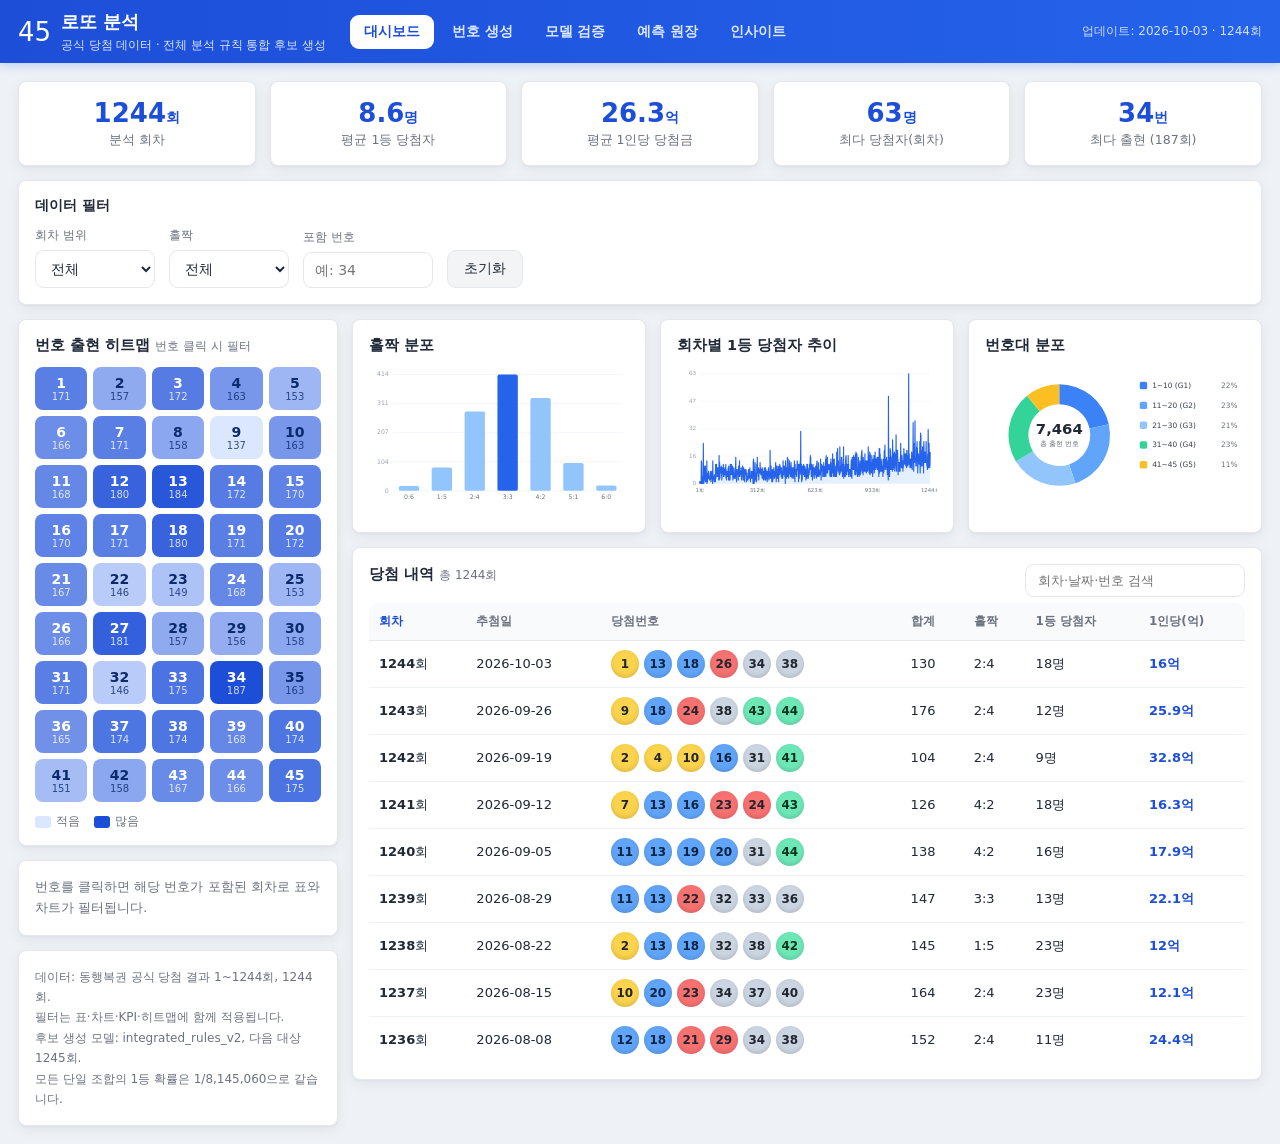
==== index.html @ 020c6941 "Deploy round 1244 data and hint accuracy scorecard" ====
<!DOCTYPE html>
<html lang="ko">
<head>
<meta charset="utf-8" />
<meta name="viewport" content="width=device-width, initial-scale=1, viewport-fit=cover" />
<meta name="theme-color" content="#1d4ed8" />
<meta name="apple-mobile-web-app-capable" content="yes" />
<meta name="apple-mobile-web-app-title" content="로또 분석" />
<link rel="manifest" href="manifest.webmanifest" />
<link rel="icon" href="icon-192.png" />
<link rel="apple-touch-icon" href="icon-192.png" />
<link rel="stylesheet" href="styles.css" />
<title>로또 데이터 분석과 번호 생성</title>
</head>
<body>
<header class="appbar">
  <div class="appbar-inner">
    <div class="brand">
      <span class="logo" aria-hidden="true">45</span>
      <div class="brand-txt">
        <h1>로또 분석</h1>
        <span class="sub">공식 당첨 데이터 · 전체 분석 규칙 통합 후보 생성</span>
      </div>
    </div>
    <nav class="topnav" id="topnav" aria-label="주요 화면">
      <button data-tab="dashboard" data-icon="⌂" class="active" aria-current="page">대시보드</button>
      <button data-tab="generate" data-icon="＋">번호 생성</button>
      <button data-tab="backtest" data-icon="✓">모델 검증</button>
      <button data-tab="ledger" data-icon="▤">예측 원장</button>
      <button data-tab="insights" data-icon="ⓘ">인사이트</button>
    </nav>
    <div class="updated" id="updated">업데이트: -</div>
  </div>
</header>

<main>
  <section class="tab" id="tab-dashboard">
    <div class="kpis" id="kpis"></div>
    <div class="card filterbar">
      <div class="filter-title">데이터 필터</div>
      <div class="filter-grid">
        <label class="filter-field">회차 범위
          <select id="fRange">
            <option value="0" selected>전체</option><option value="500">최근 500회</option>
            <option value="300">최근 300회</option><option value="200">최근 200회</option>
            <option value="100">최근 100회</option><option value="50">최근 50회</option>
          </select>
        </label>
        <label class="filter-field">홀짝<select id="fOE"><option value="all">전체</option></select></label>
        <label class="filter-field filter-wide">포함 번호<input type="text" id="fInclude" placeholder="예: 34" inputmode="numeric" /></label>
        <button class="reset" id="fReset">초기화</button>
      </div>
    </div>
    <div class="dash">
      <div class="dash-left">
        <div class="card heatmap-card">
          <h3>번호 출현 히트맵 <span class="muted-inline">번호 클릭 시 필터</span></h3>
          <div id="heatmap" class="heatmap"></div>
          <div class="legend">
            <span class="legend-grad"><i></i> 적음</span><span class="legend-grad"><i class="hi"></i> 많음</span>
            <span class="legend-clear" id="legendClear" hidden>번호 필터 해제</span>
          </div>
        </div>
        <div class="card info-card">번호를 클릭하면 해당 번호가 포함된 회차로 표와 차트가 필터됩니다.</div>
        <div class="card notes" id="notes"></div>
      </div>
      <div class="dash-right">
        <div class="charts">
          <div class="card chart-card"><h3>홀짝 분포</h3><div id="chartOE" class="chart"></div></div>
          <div class="card chart-card"><h3>회차별 1등 당첨자 추이</h3><div id="chartLine" class="chart"></div></div>
          <div class="card chart-card"><h3>번호대 분포</h3><div id="chartDonut" class="chart"></div></div>
        </div>
        <div class="card table-card">
          <div class="table-head">
            <h3>당첨 내역 <span class="muted-inline" id="tableCount"></span></h3>
            <input type="search" id="tableSearch" class="table-search" placeholder="회차·날짜·번호 검색" />
          </div>
          <div class="table-scroll">
            <table id="drawTable">
              <thead><tr>
                <th data-sort="round">회차</th><th data-sort="date">추첨일</th>
                <th class="nums-col">당첨번호</th><th data-sort="sum">합계</th>
                <th class="oe-col">홀짝</th><th data-sort="winners">1등 당첨자</th><th data-sort="amount">1인당(억)</th>
              </tr></thead>
              <tbody id="drawTbody"></tbody>
            </table>
          </div>
        </div>
      </div>
    </div>
  </section>

  <section class="tab" id="tab-generate" hidden>
    <div class="card hero">
      <h2 id="generatorTitle">다음 회차 후보 생성</h2>
      <p class="muted">기본 패턴·전이·조건부 규칙·개별 번호·페어·출현주기를 함께 평가해 상위 조합을 표시합니다.
        여러 장을 살 때는 <b>겹침 상한</b>이 중요합니다. 상한이 작을수록 조합끼리 덜 겹쳐
        한 장도 못 맞출 확률이 내려갑니다(기대값은 그대로입니다).</p>
      <div class="controls">
        <label>생성 개수<input type="number" id="genCount" value="6" min="1" max="200" /></label>
        <label>후보 풀<select id="genPool"><option value="10000">10,000개</option><option value="30000" selected>30,000개</option><option value="60000">60,000개</option></select></label>
        <label>점수 모델<select id="genModel"><option value="integrated" selected>전체 규칙 통합 v2</option><option value="legacy">페어+주기 v1</option></select></label>
        <label>시나리오<select id="genScenario"><option value="all">전체</option></select></label>
        <label class="check"><input type="checkbox" id="genNoConsec" /> 연속번호 제외</label>
        <label>조합 간 겹침 상한<select id="genMaxOverlap">
          <option value="2" selected>최대 2개 (권장)</option>
          <option value="3">최대 3개</option>
          <option value="4">최대 4개</option>
          <option value="none">제한 없음</option>
        </select></label>
      </div>
      <div class="controls">
        <label class="grow">고정 번호<input type="text" id="genFix" placeholder="예: 17, 33" inputmode="numeric" /></label>
        <label class="grow">제외 번호<input type="text" id="genExclude" placeholder="예: 7, 13" inputmode="numeric" /></label>
        <label class="grow">재현 시드<input type="text" id="genSeed" placeholder="예: 1234 또는 메모" autocomplete="off" /></label>
      </div>
      <div class="model-help" id="modelHelp"></div>
      <details class="experiment-panel">
        <summary>선택형 실험 필터 <span id="experimentSummary">0개 사용 · 기본값 꺼짐</span></summary>
        <p class="muted">전형적인 모양을 강제하면 실제 당첨조합도 제외됩니다. 아래 필터는 통합 점수와 별개이며 직접 선택한 경우에만 적용됩니다.</p>
        <div id="experimentRules"></div>
        <div class="callout warn compact" id="experimentRisk"></div>
      </details>
      <button class="primary" id="genBtn">후보 생성</button>
      <p class="error" id="genError" hidden></p>
    </div>
    <div id="genResults"></div>
    <div class="card lock-card" id="lockCard" hidden>
      <div>
        <h3>이 결과를 예측 원장에 잠그기</h3>
        <p class="muted">대상 회차·데이터 기준·모델·조건·시드·조합을 함께 저장합니다. 저장된 원본은 수정하지 않고 추첨 결과만 자동 판정합니다.</p>
      </div>
      <button class="primary slim" id="lockBtn">예측 잠금</button>
      <span class="save-status" id="lockStatus"></span>
    </div>
    <div class="card generation-save-card" id="generationSaveCard" hidden>
      <div class="generation-save-head">
        <div>
          <h3>생성 번호 저장·내보내기</h3>
          <p class="muted">현재 결과를 이 브라우저에 보관하거나, 회차·조건과 번호가 정리된 텍스트 파일로 내려받습니다.</p>
        </div>
        <div class="result-actions">
          <button class="primary slim" id="saveGenerationBtn">현재 결과 저장</button>
          <button class="ghost slim" id="exportGenerationTxtBtn">현재 결과 TXT</button>
        </div>
      </div>
      <span class="save-status" id="generationSaveStatus"></span>
      <div id="savedGenerationList"></div>
    </div>
    <div class="card subtle"><button class="ghost" id="qpBtn">완전 무작위 1장</button><div id="qpResult"></div></div>
  </section>

  <section class="tab" id="tab-backtest" hidden>
    <div class="card">
      <h2>워크포워드 백테스트</h2>
      <p class="muted">각 검증 회차 직전 데이터만 학습하고 표본으로 실제 당첨 조합의 전체 조합 내 백분위를 추정했습니다.</p>
      <div id="btTable"></div><div id="btCompare" class="callout warn"></div>
    </div>
    <div class="card" id="btFullCard">
      <h2>전 회차 워크포워드 백테스트</h2>
      <p class="muted" id="btFullIntro"></p>
      <div id="btFullTable"></div>
      <h3 style="margin-top:14px">구간별</h3>
      <div id="btFullSegments"></div>
      <div id="btFullNote" class="callout warn"></div>
    </div>
    <div class="card">
      <h3>현재 점수 구성</h3>
      <div id="btStability"></div>
    </div>
    <div class="card">
      <h3>규칙별 배제 위험</h3>
      <p class="muted">통과율은 예측력이 아니라 해당 규칙이 후보와 과거 당첨조합을 얼마나 남기는지 보여줍니다.</p>
      <div id="ruleRiskTable"></div>
      <div id="ruleRiskNote" class="callout warn"></div>
    </div>
    <div class="card">
      <h3>회차 조회</h3>
      <div class="controls">
        <label class="grow">회차 번호<input type="number" id="lookupRound" placeholder="예: 최근 회차" inputmode="numeric" /></label>
        <button class="primary slim" id="lookupBtn">조회</button>
      </div>
      <div id="lookupResult"></div>
    </div>
  </section>

  <section class="tab" id="tab-ledger" hidden>
    <div class="card intro ledger-head">
      <div>
        <h2>예측 원장</h2>
        <p class="muted">추첨 전에 잠근 생성 결과와 SHA-256 영수증을 이 브라우저에 보관합니다. 앱 데이터가 갱신되면 1~5등 기준으로 자동 채점합니다.</p>
      </div>
      <button class="ghost slim" id="exportLedgerBtn">JSON 내보내기</button>
    </div>
    <div class="card callout warn ledger-warning">
      브라우저를 초기화하면 로컬 원장이 사라질 수 있습니다. 중요한 기록은 JSON으로 내보내 별도 보관하세요.
    </div>
    <div id="hintScore"></div>
    <div id="ledgerList"></div>
  </section>

  <section class="tab" id="tab-insights" hidden>
    <div class="card intro"><h2>검증 결과</h2><p class="muted">현재 생성 규칙과 해석할 때 지켜야 할 한계입니다.</p></div>
    <div id="insightCards"></div>
  </section>
</main>
<script src="data.js"></script><script src="app.js"></script>
</body>
</html>
---- styles.css ----
:root {
  --bg: #eef2f7;
  --card: #ffffff;
  --ink: #1f2937;
  --muted: #6b7280;
  --line: #e5e7eb;
  --line2: #eef1f5;
  --blue: #2563eb;
  --blue-d: #1d4ed8;
  --blue-l: #60a5fa;
  --blue-bg: #eff4ff;
  --good: #16a34a;
  --good-bg: #ecfdf3;
  --warn: #d97706;
  --warn-bg: #fff7ed;
  --bad: #dc2626;
  --shadow: 0 1px 2px rgba(16,24,40,.04), 0 4px 14px rgba(16,24,40,.06);
  --radius: 8px;
}

* { box-sizing: border-box; -webkit-tap-highlight-color: transparent; }

html { max-width: 100%; overflow-x: hidden; }
html, body {
  margin: 0;
  background: var(--bg);
  color: var(--ink);
  font-family: -apple-system, BlinkMacSystemFont, "Apple SD Gothic Neo",
    "Pretendard", "Segoe UI", system-ui, sans-serif;
  -webkit-font-smoothing: antialiased;
}
body { min-width: 320px; max-width: 100%; overflow-x: hidden; }
button, input, select, summary { touch-action: manipulation; }

/* ── App bar ───────────────────────────── */
.appbar {
  position: sticky; top: 0; z-index: 30;
  background: linear-gradient(90deg, var(--blue-d), var(--blue));
  color: #fff;
  box-shadow: 0 2px 10px rgba(29,78,216,.25);
}
.appbar-inner {
  max-width: 1320px; margin: 0 auto;
  padding: 10px 18px calc(10px + env(safe-area-inset-top, 0px));
  display: flex; align-items: center; gap: 16px; flex-wrap: wrap;
}
.brand { display: flex; align-items: center; gap: 10px; }
.logo { font-size: 26px; }
.brand-txt h1 { margin: 0; font-size: 18px; letter-spacing: 0; }
.brand-txt .sub { font-size: 11.5px; color: #dbe6ff; }
.topnav { display: flex; gap: 4px; margin-left: 8px; flex: 1; }
.topnav button {
  background: transparent; color: #dbe6ff; border: none;
  padding: 8px 14px; border-radius: 9px; font-size: 14px; font-weight: 600;
  cursor: pointer; font-family: inherit; transition: background .15s, color .15s;
}
.topnav button:hover { background: rgba(255,255,255,.12); color: #fff; }
.topnav button.active { background: #fff; color: var(--blue-d); }
.topnav button::before { display: none; }
.updated { font-size: 12px; color: #cfe0ff; white-space: nowrap; }

/* ── Layout ────────────────────────────── */
main { max-width: 1320px; margin: 0 auto; padding: 18px; }
.tab[hidden] { display: none; }
.card {
  background: var(--card);
  border: 1px solid var(--line);
  border-radius: var(--radius);
  box-shadow: var(--shadow);
  padding: 16px;
  min-width: 0;
}
.card h2 { margin: 0 0 6px; font-size: 18px; }
.card h3 { margin: 0 0 12px; font-size: 14.5px; font-weight: 700; }
.muted { color: var(--muted); font-size: 13px; line-height: 1.6; margin: 0 0 12px; }
.muted-inline { color: var(--muted); font-size: 12px; font-weight: 500; }

/* ── KPI cards ─────────────────────────── */
.kpis {
  display: grid; grid-template-columns: repeat(5, 1fr); gap: 14px;
  margin-bottom: 14px;
}
/* 진단 타일은 4개라 화면 폭에 맞춰 스스로 접힌다. */
.kpis.diagnostic { grid-template-columns: repeat(auto-fit, minmax(150px, 1fr)); }
.kpi {
  background: var(--card); border: 1px solid var(--line); border-radius: var(--radius);
  box-shadow: var(--shadow); padding: 16px; text-align: center;
}
.kpi .big { font-size: 26px; font-weight: 800; color: var(--blue-d); letter-spacing: 0; }
.kpi .lbl { font-size: 12.5px; color: var(--muted); margin-top: 4px; }
.kpi .big small { font-size: 14px; font-weight: 700; }

/* ── Filter bar ────────────────────────── */
.filterbar { margin-bottom: 14px; }
.filter-title { font-weight: 700; font-size: 14px; margin-bottom: 12px; }
.filter-grid { display: flex; gap: 14px; flex-wrap: wrap; align-items: flex-end; }
label { font-size: 12px; color: var(--muted); display: flex; flex-direction: column; gap: 6px; }
input, select {
  background: #fff; border: 1px solid var(--line); color: var(--ink);
  border-radius: 9px; padding: 9px 11px; font-size: 14px; font-family: inherit;
}
select { min-width: 120px; }
input[type="text"], input[type="number"] { width: 130px; }
input:focus, select:focus { outline: 2px solid var(--blue-l); outline-offset: 0; border-color: var(--blue-l); }
.reset {
  background: #f3f4f6; border: 1px solid var(--line); color: var(--ink);
  border-radius: 9px; padding: 9px 16px; font-size: 14px; cursor: pointer; font-family: inherit;
}
.reset:hover { background: #e9ecf1; }
.toggle { flex-direction: row; align-items: center; gap: 8px; color: var(--ink); font-size: 13px; cursor: pointer; }
.toggle input { display: none; }
.toggle .track {
  width: 38px; height: 22px; border-radius: 999px; background: #cbd5e1; position: relative; transition: background .15s;
}
.toggle .track::after {
  content: ""; position: absolute; top: 2px; left: 2px; width: 18px; height: 18px;
  border-radius: 50%; background: #fff; box-shadow: 0 1px 2px rgba(0,0,0,.2); transition: transform .15s;
}
.toggle input:checked + .track { background: var(--blue); }
.toggle input:checked + .track::after { transform: translateX(16px); }

/* ── Dashboard grid ────────────────────── */
.dash {
  display: grid;
  grid-template-columns: 320px 1fr;
  gap: 14px;
  align-items: start;
}
.dash-left { display: flex; flex-direction: column; gap: 14px; }
.dash-right { display: flex; flex-direction: column; gap: 14px; }
.charts { display: grid; grid-template-columns: 1fr 1fr 1fr; gap: 14px; }
.dash, .dash-left, .dash-right, .charts, .table-card { min-width: 0; }
.info-card { font-size: 13px; color: var(--muted); line-height: 1.6; }
.notes { font-size: 12px; color: var(--muted); line-height: 1.7; }
.notes b { color: var(--ink); }
.chart { width: 100%; }
.chart svg { width: 100%; height: auto; display: block; }

/* ── Heatmap ───────────────────────────── */
.heatmap { display: grid; grid-template-columns: repeat(5, 1fr); gap: 6px; }
.hm-cell {
  border-radius: 8px; padding: 7px 2px; text-align: center; cursor: pointer;
  border: 1px solid transparent; transition: transform .08s;
  color: #0b2a6b;
}
.hm-cell:hover { transform: translateY(-1px); border-color: var(--blue); }
.hm-cell.active { outline: 2px solid var(--blue-d); }
.hm-cell .n { font-weight: 800; font-size: 14px; }
.hm-cell .c { font-size: 10px; opacity: .8; }
.legend { display: flex; align-items: center; gap: 14px; margin-top: 12px; font-size: 11.5px; color: var(--muted); flex-wrap: wrap; }
.legend-grad { display: inline-flex; align-items: center; gap: 5px; }
.legend-grad i { width: 16px; height: 12px; border-radius: 3px; background: #dbe7ff; display: inline-block; }
.legend-grad i.hi { background: #1d4ed8; }
.legend-clear { color: var(--blue); cursor: pointer; font-weight: 600; }

/* ── Balls ─────────────────────────────── */
.balls { display: flex; gap: 5px; flex-wrap: wrap; }
.ball {
  width: 28px; height: 28px; border-radius: 50%; display: grid; place-items: center;
  font-weight: 700; font-size: 12px; color: #21262e;
  box-shadow: inset 0 -2px 4px rgba(0,0,0,.12);
}
.ball.lg { width: 34px; height: 34px; font-size: 14px; }
.ball.c1 { background: #fcd34d; }
.ball.c2 { background: #60a5fa; color:#0b2545; }
.ball.c3 { background: #f87171; }
.ball.c4 { background: #cbd5e1; }
.ball.c5 { background: #6ee7b7; color:#06351f; }
.ball.fixed { outline: 2px solid var(--blue); outline-offset: 1px; }
.ball.bonus { background: #fff; color: var(--blue); border: 2px dashed var(--blue); }

/* ── Data table ────────────────────────── */
.table-head { display: flex; align-items: center; justify-content: space-between; gap: 12px; margin-bottom: 6px; flex-wrap: wrap; }
.table-search { width: 220px; max-width: 100%; padding: 8px 12px; font-size: 13px; border-radius: 9px; }
.table-search::-webkit-search-cancel-button { cursor: pointer; }
.table-scroll { max-height: 460px; overflow: auto; border-radius: 10px; }
#drawTable { width: 100%; border-collapse: collapse; font-size: 13px; }
#drawTable thead th {
  position: sticky; top: 0; background: #f8fafc; z-index: 1;
  text-align: left; padding: 10px 10px; color: var(--muted); font-weight: 700; font-size: 12px;
  border-bottom: 1px solid var(--line); cursor: pointer; white-space: nowrap;
}
#drawTable thead th.nums-col, #drawTable thead th.oe-col { cursor: default; }
#drawTable thead th.sorted { color: var(--blue-d); }
#drawTable tbody td { padding: 9px 10px; border-bottom: 1px solid var(--line2); white-space: nowrap; }
#drawTable tbody tr:hover { background: var(--blue-bg); }
#drawTable .amt { color: var(--blue-d); font-weight: 700; }
.pill {
  display: inline-block; font-size: 11px; font-weight: 700; padding: 2px 8px; border-radius: 999px;
}
.pill.lo0 { background: var(--good-bg); color: var(--good); }
.pill.lo1 { background: #eef2ff; color: #4f46e5; }
.pill.lo2 { background: var(--warn-bg); color: var(--warn); }
.pill.lo3 { background: #fef2f2; color: var(--bad); }

/* ── Generate / shared ─────────────────── */
.tab { display: flex; flex-direction: column; gap: 14px; }
#tab-dashboard:not([hidden]) { display: block; }
.hero { background: linear-gradient(160deg, #eff4ff, #ffffff); }
.intro { background: linear-gradient(160deg, #eff4ff, #ffffff); }
.controls { display: flex; gap: 12px; flex-wrap: wrap; align-items: flex-end; margin-bottom: 10px; }
label.grow { flex: 1 1 180px; }
label.grow input { width: 100%; }
label.check { flex-direction: row; align-items: center; gap: 8px; color: var(--ink); font-size: 13px; }
input[type="checkbox"] { width: 17px; height: 17px; accent-color: var(--blue); }
button { font-family: inherit; cursor: pointer; border: none; font-size: 15px; }
.primary {
  background: var(--blue); color: #fff; border-radius: 10px; padding: 12px 18px; font-weight: 600; width: 100%;
}
.primary.slim { width: auto; }
.primary:active { filter: brightness(1.05); }
.ghost { background: #f3f4f6; color: var(--ink); border: 1px solid var(--line); border-radius: 10px; padding: 12px 16px; width: 100%; }
.ghost.slim { width: auto; white-space: nowrap; }
.error { color: var(--bad); font-size: 13px; margin: 10px 0 0; }
.subtle { background: #fafbfc; border-style: dashed; }
.model-help {
  margin: 4px 0 12px;
  padding: 10px 12px;
  border-radius: 9px;
  background: #eef4ff;
  color: #475569;
  font-size: 12px;
  line-height: 1.55;
}
.model-help b { color: var(--blue-d); }
.experiment-panel {
  margin: 0 0 12px;
  border: 1px solid var(--line);
  border-radius: 10px;
  background: rgba(255,255,255,.78);
  overflow: hidden;
}
.experiment-panel summary {
  padding: 12px 14px;
  cursor: pointer;
  color: var(--ink);
  font-size: 13px;
  font-weight: 700;
}
.experiment-panel summary span { color: var(--warn); font-weight: 600; margin-left: 5px; }
.experiment-panel[open] { padding-bottom: 12px; }
.experiment-panel[open] summary { border-bottom: 1px solid var(--line); margin-bottom: 12px; }
.experiment-panel > p, .experiment-panel > div { margin-left: 14px; margin-right: 14px; }
.experiment-rules { display: grid; grid-template-columns: repeat(2, minmax(0, 1fr)); gap: 8px; }
.experiment-rule {
  display: grid; grid-template-columns: auto 1fr auto; align-items: start; gap: 8px;
  padding: 10px; background: #f8fafc; border: 1px solid var(--line); border-radius: 9px;
}
.experiment-rule input { margin: 1px 0 0; }
.experiment-rule label { display: block; color: var(--ink); font-weight: 700; cursor: pointer; }
.experiment-rule small { display: block; color: var(--muted); font-weight: 400; line-height: 1.45; margin-top: 3px; }
.experiment-rule .rates { color: var(--muted); font-size: 10.5px; white-space: nowrap; text-align: right; line-height: 1.5; }
.callout.compact { margin-top: 10px; padding: 9px 11px; font-size: 12px; }

.combo {
  display: flex; align-items: center; gap: 8px; flex-wrap: wrap;
  padding: 11px 12px; background: #f8fafc; border: 1px solid var(--line); border-radius: 11px; margin-bottom: 9px;
}
.combo .tag { margin-left: auto; font-size: 11px; color: var(--muted); text-align: right; line-height: 1.45; }
.combo .tag b { color: var(--ink); }
.generation-meta {
  display: flex; flex-wrap: wrap; gap: 6px; margin: -3px 0 12px;
}
.meta-chip {
  display: inline-flex; align-items: center; padding: 4px 8px;
  border-radius: 999px; background: var(--blue-bg); color: var(--blue-d); font-size: 11px; font-weight: 600;
}
.meta-chip.warn { background: var(--warn-bg); color: var(--warn); }
.lock-card { display: flex; gap: 14px; align-items: center; flex-wrap: wrap; }
.lock-card > div { flex: 1 1 360px; }
.lock-card h3 { margin-bottom: 4px; }
.lock-card .muted { margin-bottom: 0; }
.save-status { color: var(--good); font-size: 12px; font-weight: 700; }
.save-status.error { color: var(--bad); }
.generation-save-card { display: flex; flex-direction: column; gap: 12px; }
.generation-save-head {
  display: flex; align-items: center; justify-content: space-between; gap: 14px; flex-wrap: wrap;
}
.generation-save-head > div:first-child { flex: 1 1 360px; }
.generation-save-head h3 { margin-bottom: 4px; }
.generation-save-head .muted { margin-bottom: 0; }
.result-actions, .saved-actions { display: flex; gap: 8px; flex-wrap: wrap; }
.saved-title { color: var(--muted); font-size: 11px; font-weight: 700; margin-bottom: 4px; }
.saved-empty {
  padding: 14px; border: 1px dashed var(--line); border-radius: 9px;
  color: var(--muted); font-size: 12px; text-align: center;
}
.saved-generation {
  display: flex; align-items: center; justify-content: space-between; gap: 12px;
  padding: 10px 0; border-top: 1px solid var(--line2);
}
.saved-generation > div:first-child { min-width: 0; }
.saved-generation b { display: block; font-size: 13px; }
.saved-generation span {
  display: block; margin-top: 3px; color: var(--muted); font-size: 10.5px;
  overflow-wrap: anywhere;
}
.ghost.danger { color: var(--bad); }

/* ── Backtest tables / bars ────────────── */
.bt-table { width: 100%; border-collapse: collapse; font-size: 13px; }
.bt-table th, .bt-table td { padding: 9px 6px; text-align: right; border-bottom: 1px solid var(--line); }
.bt-table th:first-child, .bt-table td:first-child { text-align: left; color: var(--muted); }
.bt-table th { color: var(--muted); font-weight: 700; font-size: 11px; }
.bt-table tr:last-child td { border-bottom: none; }
.callout { margin-top: 14px; padding: 12px 14px; border-radius: 11px; background: var(--good-bg); border: 1px solid #bbf7d0; font-size: 13px; line-height: 1.6; }
.callout.warn { background: var(--warn-bg); border-color: #fed7aa; }
.barlist { display: flex; flex-direction: column; gap: 8px; }
.barrow { display: grid; grid-template-columns: 92px 1fr 64px; align-items: center; gap: 10px; font-size: 12px; }
.barrow .lbl { color: var(--muted); }
.barrow .val { text-align: right; color: var(--ink); }
.bartrack { background: #eef1f5; border-radius: 6px; height: 14px; overflow: hidden; }
.barfill { height: 100%; background: linear-gradient(90deg, var(--blue), var(--blue-l)); border-radius: 6px; }
.risk-low { color: var(--good); font-weight: 700; }
.risk-mid { color: var(--warn); font-weight: 700; }
.risk-high { color: var(--bad); font-weight: 700; }

/* ── Prediction ledger ─────────────────── */
.ledger-head { display: flex; align-items: center; justify-content: space-between; gap: 16px; }
.ledger-head .muted { margin-bottom: 0; }
.ledger-warning { margin-top: 0; }
.hint-card h3 { margin-bottom: 6px; }
.hint-tile .hint-verdict { margin-top: 6px; font-size: 12px; font-weight: 700; color: var(--muted); }
.hint-tile.good .hint-verdict { color: var(--good); }
.hint-tile.bad .hint-verdict { color: var(--bad); }
.hint-list { margin-top: 12px; border-top: 1px solid var(--line); }
.hint-row { display: grid; grid-template-columns: 64px 130px 1fr; gap: 4px 10px; align-items: center; padding: 8px 0; border-bottom: 1px solid var(--line2); font-size: 13px; }
.hint-row small { color: var(--muted); }
.hint-num { display: inline-block; min-width: 22px; margin: 1px 2px; padding: 1px 5px; border-radius: 6px; text-align: center; font-weight: 700; font-size: 12px; }
.hint-num.ok { background: var(--good-bg); color: var(--good); }
.hint-num.ng { background: #fef2f2; color: var(--bad); }
@media (max-width: 560px) {
  .hint-row { grid-template-columns: 56px 1fr; }
  .hint-row > div { grid-column: 1 / -1; }
}
.ledger-entry { padding: 0; overflow: hidden; }
.ledger-entry-head {
  display: flex; justify-content: space-between; gap: 12px; align-items: flex-start;
  padding: 14px 16px; background: #f8fafc; border-bottom: 1px solid var(--line);
}
.ledger-entry-head h3 { margin-bottom: 4px; font-size: 15px; }
.ledger-entry-head .time { color: var(--muted); font-size: 11px; }
.ledger-state { flex: 0 0 auto; border-radius: 999px; padding: 5px 9px; font-size: 11px; font-weight: 800; }
.ledger-state.pending { color: var(--blue-d); background: var(--blue-bg); }
.ledger-state.scored { color: var(--good); background: var(--good-bg); }
.ledger-entry-body { padding: 14px 16px; }
.ledger-settings { display: flex; flex-wrap: wrap; gap: 6px; margin-bottom: 12px; }
.ledger-line {
  display: flex; align-items: center; gap: 10px; padding: 7px 0;
  border-bottom: 1px solid var(--line2);
}
.ledger-line:last-of-type { border-bottom: none; }
.ledger-line .result { margin-left: auto; font-size: 12px; color: var(--muted); text-align: right; }
.ledger-line .result b { color: var(--ink); }
.receipt {
  margin-top: 12px; padding-top: 10px; border-top: 1px dashed var(--line);
  color: var(--muted); font-size: 10.5px; overflow-wrap: anywhere;
}
.empty-state { text-align: center; color: var(--muted); padding: 34px 18px; line-height: 1.7; }

/* ── Insights ──────────────────────────── */
.insight { border-left: 4px solid var(--blue); padding: 14px 16px; }
.insight.good { border-left-color: var(--good); }
.insight.warn { border-left-color: var(--warn); }
.insight h3 { font-size: 15px; margin: 0 0 8px; }
.insight p { margin: 0; font-size: 13px; line-height: 1.65; color: #374151; }
.insight .badge { display: inline-block; font-size: 10px; font-weight: 700; padding: 2px 8px; border-radius: 999px; margin-bottom: 8px; }
.insight.good .badge { background: var(--good-bg); color: var(--good); }
.insight.warn .badge { background: var(--warn-bg); color: var(--warn); }
.insight .badge { background: var(--blue-bg); color: var(--blue-d); }

.latest-meta { font-size: 12px; color: var(--muted); margin-top: 10px; }
.latest-meta b { color: var(--ink); }

/* ── Responsive ────────────────────────── */
@media (max-width: 1080px) {
  .kpis { grid-template-columns: repeat(3, 1fr); }
  .dash { grid-template-columns: 1fr; }
}
@media (max-width: 680px) {
  body {
    padding-bottom: calc(70px + env(safe-area-inset-bottom, 0px));
  }
  .appbar-inner {
    min-height: 64px;
    padding: calc(9px + env(safe-area-inset-top, 0px)) 14px 9px;
    gap: 9px;
    flex-wrap: nowrap;
  }
  .brand { min-width: 0; width: 100%; }
  .logo { flex: 0 0 auto; font-size: 24px; }
  .brand-txt { min-width: 0; }
  .brand-txt h1 { font-size: 17px; }
  .brand-txt .sub {
    display: block;
    max-width: 100%;
    overflow: hidden;
    text-overflow: ellipsis;
    white-space: nowrap;
    font-size: 10.5px;
  }
  .topnav {
    position: fixed;
    z-index: 80;
    left: 0;
    right: 0;
    bottom: 0;
    width: 100%;
    min-width: 0;
    margin: 0;
    padding: 6px 6px calc(6px + env(safe-area-inset-bottom, 0px));
    display: grid;
    grid-template-columns: repeat(5, minmax(0, 1fr));
    gap: 2px;
    overflow: visible;
    background: rgba(255,255,255,.96);
    border-top: 1px solid var(--line);
    box-shadow: 0 -4px 18px rgba(15,23,42,.12);
    backdrop-filter: blur(16px);
    -webkit-backdrop-filter: blur(16px);
  }
  .topnav button {
    min-width: 0;
    min-height: 52px;
    padding: 4px 1px;
    border-radius: 9px;
    color: #64748b;
    display: flex;
    flex-direction: column;
    align-items: center;
    justify-content: center;
    gap: 2px;
    font-size: 10px;
    line-height: 1.15;
    white-space: nowrap;
  }
  .topnav button::before {
    content: attr(data-icon);
    display: block;
    font-size: 19px;
    line-height: 1;
    font-weight: 500;
  }
  .topnav button:hover { background: var(--blue-bg); color: var(--blue-d); }
  .topnav button.active {
    background: var(--blue-bg);
    color: var(--blue-d);
    box-shadow: inset 0 0 0 1px #dbe7ff;
  }
  .updated { display: none; }
  main {
    width: 100%;
    max-width: 100%;
    padding: 12px;
    overflow: hidden;
  }
  .tab { gap: 10px; }
  .card { padding: 14px; border-radius: 12px; }
  .kpis {
    grid-template-columns: repeat(2, minmax(0, 1fr));
    gap: 8px;
    margin-bottom: 10px;
  }
  .kpi { min-width: 0; padding: 13px 7px; border-radius: 12px; }
  .kpi:last-child { grid-column: 1 / -1; }
  .kpi .big { font-size: 21px; }
  .kpi .big small { font-size: 12px; }
  .kpi .lbl { font-size: 10.5px; line-height: 1.35; }
  .filterbar { margin-bottom: 10px; }
  .filter-grid {
    display: grid;
    grid-template-columns: repeat(2, minmax(0, 1fr));
    gap: 10px 8px;
    align-items: end;
  }
  .filter-field, .filter-grid label { min-width: 0; }
  .filter-wide, .filter-grid .reset { grid-column: 1 / -1; }
  input, select, .reset {
    width: 100%;
    min-width: 0;
    min-height: 44px;
    font-size: 16px;
  }
  input[type="text"], input[type="number"] { width: 100%; }
  select { max-width: 100%; }
  .charts { grid-template-columns: 1fr; }
  .chart-card { overflow: hidden; }
  .heatmap { gap: 5px; }
  .hm-cell { padding: 8px 2px; min-width: 0; }
  .hm-cell .n { font-size: 13px; }
  .controls {
    display: grid;
    grid-template-columns: repeat(2, minmax(0, 1fr));
    gap: 10px 8px;
    align-items: end;
  }
  .controls > label { min-width: 0; }
  .controls label.grow, .controls label.check, .controls > .primary.slim { grid-column: 1 / -1; }
  .controls label.check {
    min-height: 44px;
    padding: 9px 11px;
    border: 1px solid var(--line);
    border-radius: 9px;
    background: #fff;
  }
  .controls > .primary.slim { width: 100%; }
  .primary, .ghost { min-height: 46px; }
  .experiment-panel summary {
    min-height: 46px;
    display: flex;
    align-items: center;
    flex-wrap: wrap;
    gap: 3px;
  }
  .experiment-rules { grid-template-columns: 1fr; }
  .experiment-rule { grid-template-columns: auto 1fr; }
  .experiment-rule .rates { grid-column: 2; text-align: left; white-space: normal; }
  .combo { padding: 11px; gap: 7px; }
  .combo .tag {
    width: 100%;
    margin-left: 0;
    padding-top: 8px;
    border-top: 1px dashed var(--line);
    text-align: left;
  }
  .generation-meta { margin-top: 0; }
  .bt-table {
    width: 100%;
    table-layout: fixed;
    font-size: 10.5px;
  }
  .bt-table th, .bt-table td {
    padding: 7px 3px;
    white-space: normal;
    overflow-wrap: anywhere;
    line-height: 1.35;
  }
  #ruleRiskTable .bt-table th:first-child,
  #ruleRiskTable .bt-table td:first-child { width: 34%; }
  .callout { padding: 11px; font-size: 12px; }
  .table-head { align-items: stretch; }
  .table-search { width: 100%; }
  .table-scroll {
    max-height: 620px;
    padding: 2px;
    overflow-x: hidden;
    overflow-y: auto;
  }
  #drawTable, #drawTable tbody { display: block; width: 100%; }
  #drawTable thead { display: none; }
  #drawTable tbody {
    display: grid;
    grid-template-columns: 1fr;
    gap: 9px;
  }
  #drawTable tbody tr {
    display: grid;
    grid-template-columns: repeat(4, minmax(0, 1fr));
    gap: 9px 6px;
    padding: 11px;
    border: 1px solid var(--line);
    border-radius: 11px;
    background: #fff;
  }
  #drawTable tbody tr:hover { background: #fff; }
  #drawTable tbody td {
    min-width: 0;
    padding: 0;
    border: 0;
    display: flex;
    flex-direction: column;
    gap: 3px;
    white-space: normal;
    font-size: 12px;
  }
  #drawTable tbody td::before {
    content: attr(data-label);
    color: var(--muted);
    font-size: 9.5px;
    font-weight: 600;
  }
  #drawTable tbody td:nth-child(1),
  #drawTable tbody td:nth-child(2) { grid-column: span 2; }
  #drawTable tbody td:nth-child(3) {
    grid-column: 1 / -1;
    padding: 2px 0 3px;
  }
  #drawTable .balls { flex-wrap: nowrap; gap: 4px; }
  #drawTable .ball { width: 28px; height: 28px; }
  .ledger-head { align-items: stretch; flex-direction: column; }
  .generation-save-head { align-items: stretch; flex-direction: column; }
  .generation-save-head > div:first-child { flex: 0 0 auto; width: 100%; }
  .result-actions { display: grid; grid-template-columns: 1fr 1fr; width: 100%; }
  .result-actions .slim { width: 100%; min-width: 0; white-space: normal; }
  .saved-generation { align-items: stretch; flex-direction: column; }
  .saved-actions { display: grid; grid-template-columns: 1fr 1fr; }
  .saved-actions .slim { width: 100%; }
  .ledger-head .ghost.slim { width: 100%; }
  .ledger-entry-head { padding: 12px; }
  .ledger-entry-body { padding: 12px; }
  .ledger-line { align-items: flex-start; flex-wrap: wrap; }
  .ledger-line .result { width: 100%; text-align: left; margin-left: 0; }
}

@media (max-width: 374px) {
  main { padding: 10px; }
  .card { padding: 12px; }
  .topnav { padding-left: 3px; padding-right: 3px; }
  .topnav button { font-size: 9.5px; }
  .kpi .big { font-size: 19px; }
  .ball.lg { width: 31px; height: 31px; font-size: 13px; }
  .balls { gap: 4px; }
  #drawTable .ball { width: 26px; height: 26px; font-size: 11px; }
}
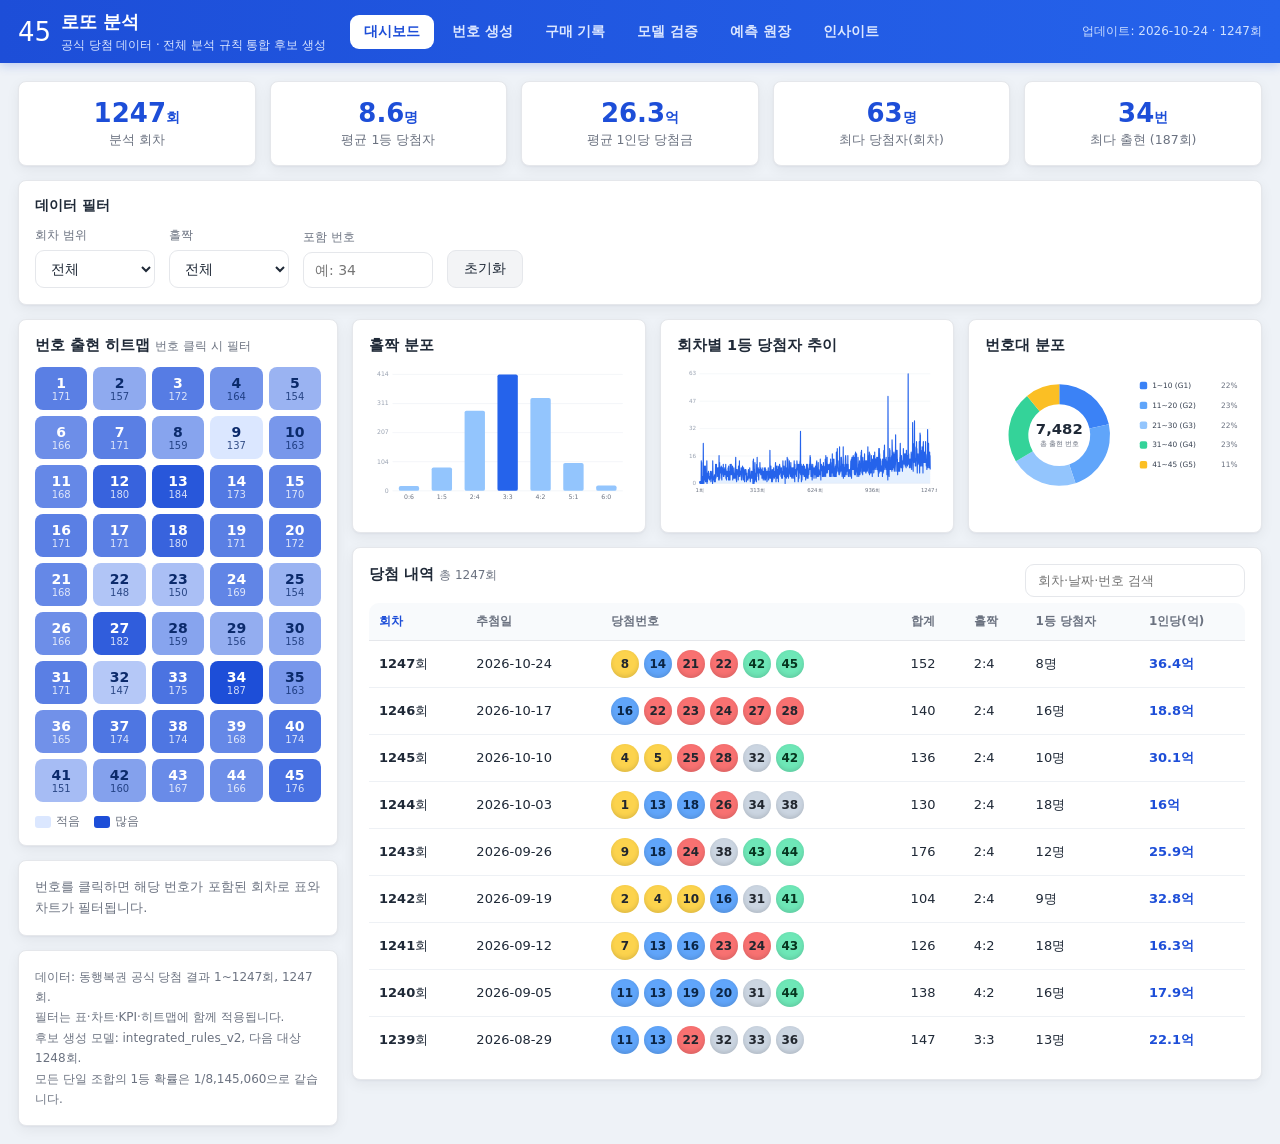
==== commit e8bffb73: "구매 기록 탭 배포 (main 95bc55f) Co-Authored-By: Claude Opus 5.5 <noreply@anthropic.com>" ====
--- a/index.html
+++ b/index.html
@@ -25,6 +25,7 @@
     <nav class="topnav" id="topnav" aria-label="주요 화면">
       <button data-tab="dashboard" data-icon="⌂" class="active" aria-current="page">대시보드</button>
       <button data-tab="generate" data-icon="＋">번호 생성</button>
+      <button data-tab="purchases" data-icon="₩">구매 기록</button>
       <button data-tab="backtest" data-icon="✓">모델 검증</button>
       <button data-tab="ledger" data-icon="▤">예측 원장</button>
       <button data-tab="insights" data-icon="ⓘ">인사이트</button>
@@ -95,14 +96,15 @@
       <h2 id="generatorTitle">다음 회차 후보 생성</h2>
       <p class="muted">기본 패턴·전이·조건부 규칙·개별 번호·페어·출현주기를 함께 평가해 상위 조합을 표시합니다.
         여러 장을 살 때는 <b>겹침 상한</b>이 중요합니다. 상한이 작을수록 조합끼리 덜 겹쳐
-        한 장도 못 맞출 확률이 내려갑니다(기대값은 그대로입니다).</p>
+        한 장도 못 맞출 확률이 내려갑니다(기대값은 그대로입니다). 고정 번호는 모든 조합에 들어가므로 겹침에서 빼고 셉니다.</p>
       <div class="controls">
         <label>생성 개수<input type="number" id="genCount" value="6" min="1" max="200" /></label>
         <label>후보 풀<select id="genPool"><option value="10000">10,000개</option><option value="30000" selected>30,000개</option><option value="60000">60,000개</option></select></label>
+        <label>조합 선택<select id="genOrder"><option value="random" selected>무작위</option><option value="score">점수 상위</option></select></label>
         <label>점수 모델<select id="genModel"><option value="integrated" selected>전체 규칙 통합 v2</option><option value="legacy">페어+주기 v1</option></select></label>
         <label>시나리오<select id="genScenario"><option value="all">전체</option></select></label>
         <label class="check"><input type="checkbox" id="genNoConsec" /> 연속번호 제외</label>
-        <label>조합 간 겹침 상한<select id="genMaxOverlap">
+        <label>겹침 상한 (고정 제외)<select id="genMaxOverlap">
           <option value="2" selected>최대 2개 (권장)</option>
           <option value="3">최대 3개</option>
           <option value="4">최대 4개</option>
@@ -112,6 +114,7 @@
       <div class="controls">
         <label class="grow">고정 번호<input type="text" id="genFix" placeholder="예: 17, 33" inputmode="numeric" /></label>
         <label class="grow">제외 번호<input type="text" id="genExclude" placeholder="예: 7, 13" inputmode="numeric" /></label>
+        <label class="grow">후보 풀 (선택)<input type="text" id="genCandidatePool" placeholder="8~30개, 예: 3, 7, 12, 18, ..." inputmode="numeric" /></label>
         <label class="grow">재현 시드<input type="text" id="genSeed" placeholder="예: 1234 또는 메모" autocomplete="off" /></label>
       </div>
       <div class="model-help" id="modelHelp"></div>
@@ -121,6 +124,10 @@
         <div id="experimentRules"></div>
         <div class="callout warn compact" id="experimentRisk"></div>
       </details>
+      <details class="experiment-panel" id="hintGuide">
+        <summary>힌트 사용 원칙 <span class="guide-tag">포함·제외·필터를 쓰기 전에</span></summary>
+        <div id="hintGuideBody"></div>
+      </details>
       <button class="primary" id="genBtn">후보 생성</button>
       <p class="error" id="genError" hidden></p>
     </div>
@@ -148,6 +155,54 @@
       <div id="savedGenerationList"></div>
     </div>
     <div class="card subtle"><button class="ghost" id="qpBtn">완전 무작위 1장</button><div id="qpResult"></div></div>
+  </section>
+
+  <section class="tab" id="tab-purchases" hidden>
+    <div class="card intro ledger-head">
+      <div>
+        <h2>구매 기록</h2>
+        <p class="muted">실제로 산 번호를 회차별로 쌓아 추첨 후 자동 채점합니다. 지출·당첨금·회수율과 번호 습관을 무작위 기대값과 비교합니다.</p>
+      </div>
+      <div class="result-actions">
+        <button class="ghost slim" id="exportPurchasesBtn">JSON 내보내기</button>
+        <label class="ghost slim file-button">JSON 가져오기<input type="file" id="importPurchasesInput" accept="application/json,.json" hidden /></label>
+      </div>
+    </div>
+    <div class="card callout warn ledger-warning">
+      구매 기록은 이 브라우저에만 저장되고 서버로 보내지 않습니다. 브라우저를 초기화하면 사라질 수 있으니 JSON으로 내보내 보관하세요.
+      다른 기기에서는 JSON 가져오기로 합칠 수 있습니다.
+    </div>
+    <div class="card purchase-form">
+      <h3>구매 추가</h3>
+      <div class="controls">
+        <label>회차<input type="number" id="purchaseRound" min="1" inputmode="numeric" /></label>
+        <label>구매 방식<select id="purchaseMode">
+          <option value="app">앱 생성</option>
+          <option value="auto">자동</option>
+          <option value="manual">수동</option>
+          <option value="semi">반자동</option>
+          <option value="other">기타</option>
+        </select></label>
+        <label class="grow">메모 (선택)<input type="text" id="purchaseNote" placeholder="예: 회사 앞 판매점" autocomplete="off" /></label>
+      </div>
+      <div class="result-actions purchase-sources">
+        <button class="ghost slim" id="qrScanBtn">카메라로 QR 읽기</button>
+        <label class="ghost slim file-button">QR 사진 선택<input type="file" id="qrImageInput" accept="image/*" hidden /></label>
+        <button class="ghost slim" id="purchaseFromGenBtn">생성 결과 불러오기</button>
+      </div>
+      <video id="qrVideo" class="qr-video" playsinline muted hidden></video>
+      <p class="muted" id="qrHelp" hidden>이 브라우저는 QR 인식을 지원하지 않습니다(아이폰 Safari 등). 기본 카메라 앱으로 용지의 QR을 비추고, 나타난 링크를 길게 눌러 복사한 뒤 아래 칸에 붙여 넣으세요.</p>
+      <label class="purchase-text-label">번호 (한 줄에 6개, 또는 QR 링크)
+        <textarea id="purchaseText" rows="6" placeholder="3 7 12 25 33 41&#10;001. 05 11 19 28 36 44&#10;https://...dhlottery.co.kr/qr.do?method=winQr&amp;v=1248q..."></textarea>
+      </label>
+      <p class="muted">QR 링크를 넣으면 회차는 QR 값을 따릅니다. QR의 게임 글자는 자동·수동을 확실히 구분하지 않아 구매 방식은 직접 골라 주세요.</p>
+      <button class="primary" id="purchaseAddBtn">구매 기록 추가</button>
+      <span class="save-status" id="purchaseStatus"></span>
+    </div>
+    <div id="purchaseSummary"></div>
+    <div id="purchaseModes"></div>
+    <div id="purchaseHabits"></div>
+    <div id="purchaseList"></div>
   </section>
 
   <section class="tab" id="tab-backtest" hidden>
--- a/styles.css
+++ b/styles.css
@@ -238,6 +238,12 @@
   font-weight: 700;
 }
 .experiment-panel summary span { color: var(--warn); font-weight: 600; margin-left: 5px; }
+.experiment-panel summary span.guide-tag { color: var(--muted); font-weight: 400; }
+.principles { margin: 6px 0 4px; padding-left: 20px; line-height: 1.65; }
+.principles li { margin: 4px 0; }
+.principles-box { margin-top: 12px; }
+.pool-title { margin-top: 14px; }
+.hint-outlook .pool-table tr.good td:first-child { color: var(--good); font-weight: 700; }
 .experiment-panel[open] { padding-bottom: 12px; }
 .experiment-panel[open] summary { border-bottom: 1px solid var(--line); margin-bottom: 12px; }
 .experiment-panel > p, .experiment-panel > div { margin-left: 14px; margin-right: 14px; }
@@ -333,6 +339,21 @@
   .hint-row { grid-template-columns: 56px 1fr; }
   .hint-row > div { grid-column: 1 / -1; }
 }
+.hint-outlook { margin-top: 14px; padding-top: 12px; border-top: 1px solid var(--line); }
+.hint-outlook h4 { margin: 0 0 4px; font-size: 14px; }
+.hint-outlook .table-x { overflow-x: auto; }
+.hint-outlook .bt-table { min-width: 500px; }
+.hint-outlook tr.good td:first-child { color: var(--good); font-weight: 700; }
+.hint-outlook tr.bad td:first-child { color: var(--bad); font-weight: 700; }
+.hint-outlook tr.mid td:first-child { color: var(--warn); font-weight: 700; }
+@media (max-width: 560px) {
+  .hint-outlook .bt-table { min-width: 0; }
+  .hint-outlook .bt-table thead { display: none; }
+  .hint-outlook .bt-table tr { display: grid; grid-template-columns: repeat(3, 1fr); gap: 4px 8px; padding: 9px 0; border-bottom: 1px solid var(--line2); }
+  .hint-outlook .bt-table td { border: 0; padding: 0; text-align: left; }
+  .hint-outlook .bt-table td:first-child { grid-column: 1 / -1; }
+  .hint-outlook .bt-table td[data-label]::before { content: attr(data-label); display: block; font-size: 10.5px; color: var(--muted); font-weight: 400; }
+}
 .ledger-entry { padding: 0; overflow: hidden; }
 .ledger-entry-head {
   display: flex; justify-content: space-between; gap: 12px; align-items: flex-start;
@@ -410,7 +431,7 @@
     margin: 0;
     padding: 6px 6px calc(6px + env(safe-area-inset-bottom, 0px));
     display: grid;
-    grid-template-columns: repeat(5, minmax(0, 1fr));
+    grid-template-columns: repeat(6, minmax(0, 1fr));
     gap: 2px;
     overflow: visible;
     background: rgba(255,255,255,.96);
@@ -612,3 +633,24 @@
   .balls { gap: 4px; }
   #drawTable .ball { width: 26px; height: 26px; font-size: 11px; }
 }
+
+/* ── Purchases ─────────────────────────── */
+.file-button { display: inline-flex; align-items: center; cursor: pointer; font-size: 13.33px; }
+.purchase-form { display: flex; flex-direction: column; gap: 10px; }
+.purchase-form h3 { margin-bottom: 0; }
+.purchase-form .controls { margin-bottom: 0; }
+.purchase-form .muted { margin: 0; }
+.purchase-text-label { display: flex; flex-direction: column; gap: 6px; font-size: 12.5px; color: var(--muted); }
+.purchase-text-label textarea {
+  width: 100%; min-height: 120px; padding: 10px 12px; border: 1px solid var(--line); border-radius: 10px;
+  font: 16px/1.5 ui-monospace, SFMono-Regular, Menlo, monospace; color: var(--ink); resize: vertical;
+}
+.qr-video { width: 100%; max-width: 420px; aspect-ratio: 1; object-fit: cover; border-radius: 12px; background: #0f172a; }
+.purchase-prize { margin-top: 8px; }
+.hm-cell.static { cursor: default; }
+.hm-cell.static:hover { transform: none; border-color: transparent; }
+#purchaseHabits .heatmap { grid-template-columns: repeat(9, 1fr); margin-bottom: 10px; }
+@media (max-width: 680px) {
+  #purchaseHabits .heatmap { grid-template-columns: repeat(5, 1fr); }
+  .purchase-sources > * { flex: 1 1 140px; justify-content: center; }
+}
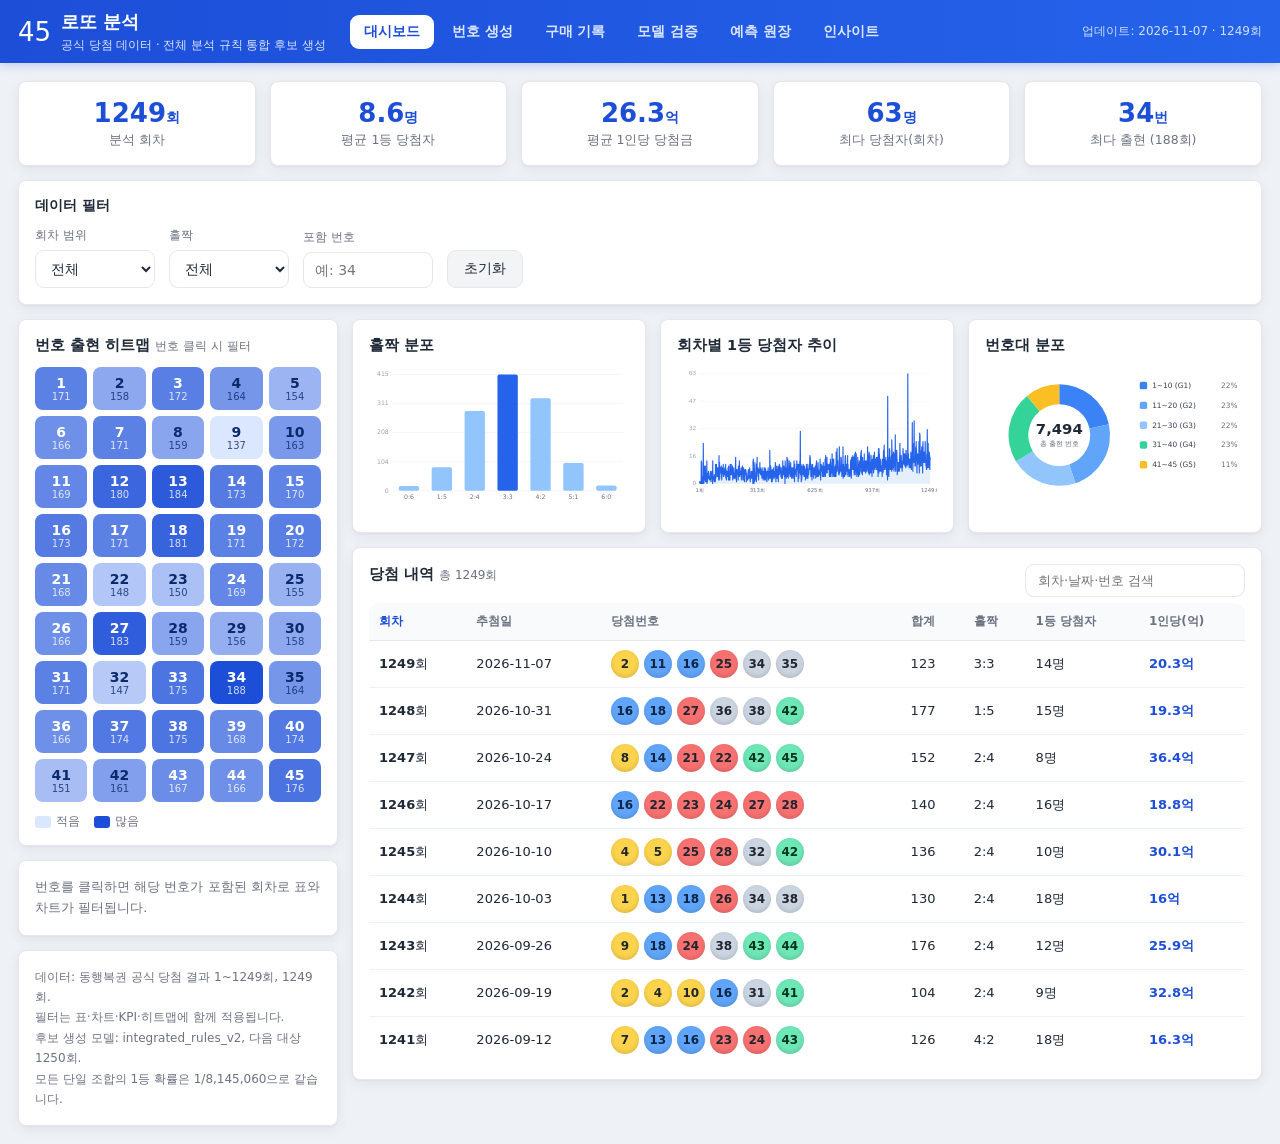
==== commit 5e2d9416: "앱 배포: 1~10 제외 모드와 우세 후보 규칙 (main 8f7ba87) Co-Authored-By: Claude Opus 5.5 <noreply@anthropic.com>" ====
--- a/index.html
+++ b/index.html
@@ -124,6 +124,15 @@
         <div id="experimentRules"></div>
         <div class="callout warn compact" id="experimentRisk"></div>
       </details>
+      <details class="experiment-panel" id="noLowPanel">
+        <summary>1~10 제외 모드 <span id="noLowSummary">꺼짐</span></summary>
+        <p class="muted">1~10을 빼고 11~45로만 조합합니다. 아래 규칙은 1~1249회의 '1~10 없는 1등 조합' 272개가
+          이론보다 자주 보인 모양입니다(A: 250회 기간 5개 모두 우세, B: 5개 중 4개). 같은 데이터로 고른 후보라
+          확정 규칙이 아니며, 조건을 걸어도 조합 하나의 1등 확률은 바뀌지 않습니다.</p>
+        <label class="check nolow-toggle"><input type="checkbox" id="noLowMode" /> 1~10 제외하고 11~45로만 조합</label>
+        <div id="noLowRules"></div>
+        <div class="callout warn compact" id="noLowRisk"></div>
+      </details>
       <details class="experiment-panel" id="hintGuide">
         <summary>힌트 사용 원칙 <span class="guide-tag">포함·제외·필터를 쓰기 전에</span></summary>
         <div id="hintGuideBody"></div>
--- a/styles.css
+++ b/styles.css
@@ -257,6 +257,14 @@
 .experiment-rule small { display: block; color: var(--muted); font-weight: 400; line-height: 1.45; margin-top: 3px; }
 .experiment-rule .rates { color: var(--muted); font-size: 10.5px; white-space: nowrap; text-align: right; line-height: 1.5; }
 .callout.compact { margin-top: 10px; padding: 9px 11px; font-size: 12px; }
+.nolow-toggle { display: flex; margin: 0 14px 10px; font-weight: 700; }
+.experiment-rule .tier {
+  display: inline-block; min-width: 18px; padding: 0 5px; margin-right: 2px; border-radius: 5px;
+  font-size: 10.5px; line-height: 17px; text-align: center; color: #fff; vertical-align: 1px;
+}
+.experiment-rule .tier-A { background: var(--blue); }
+.experiment-rule .tier-B { background: var(--muted); }
+.experiment-rule input:disabled + label { opacity: .55; cursor: not-allowed; }
 
 .combo {
   display: flex; align-items: center; gap: 8px; flex-wrap: wrap;
